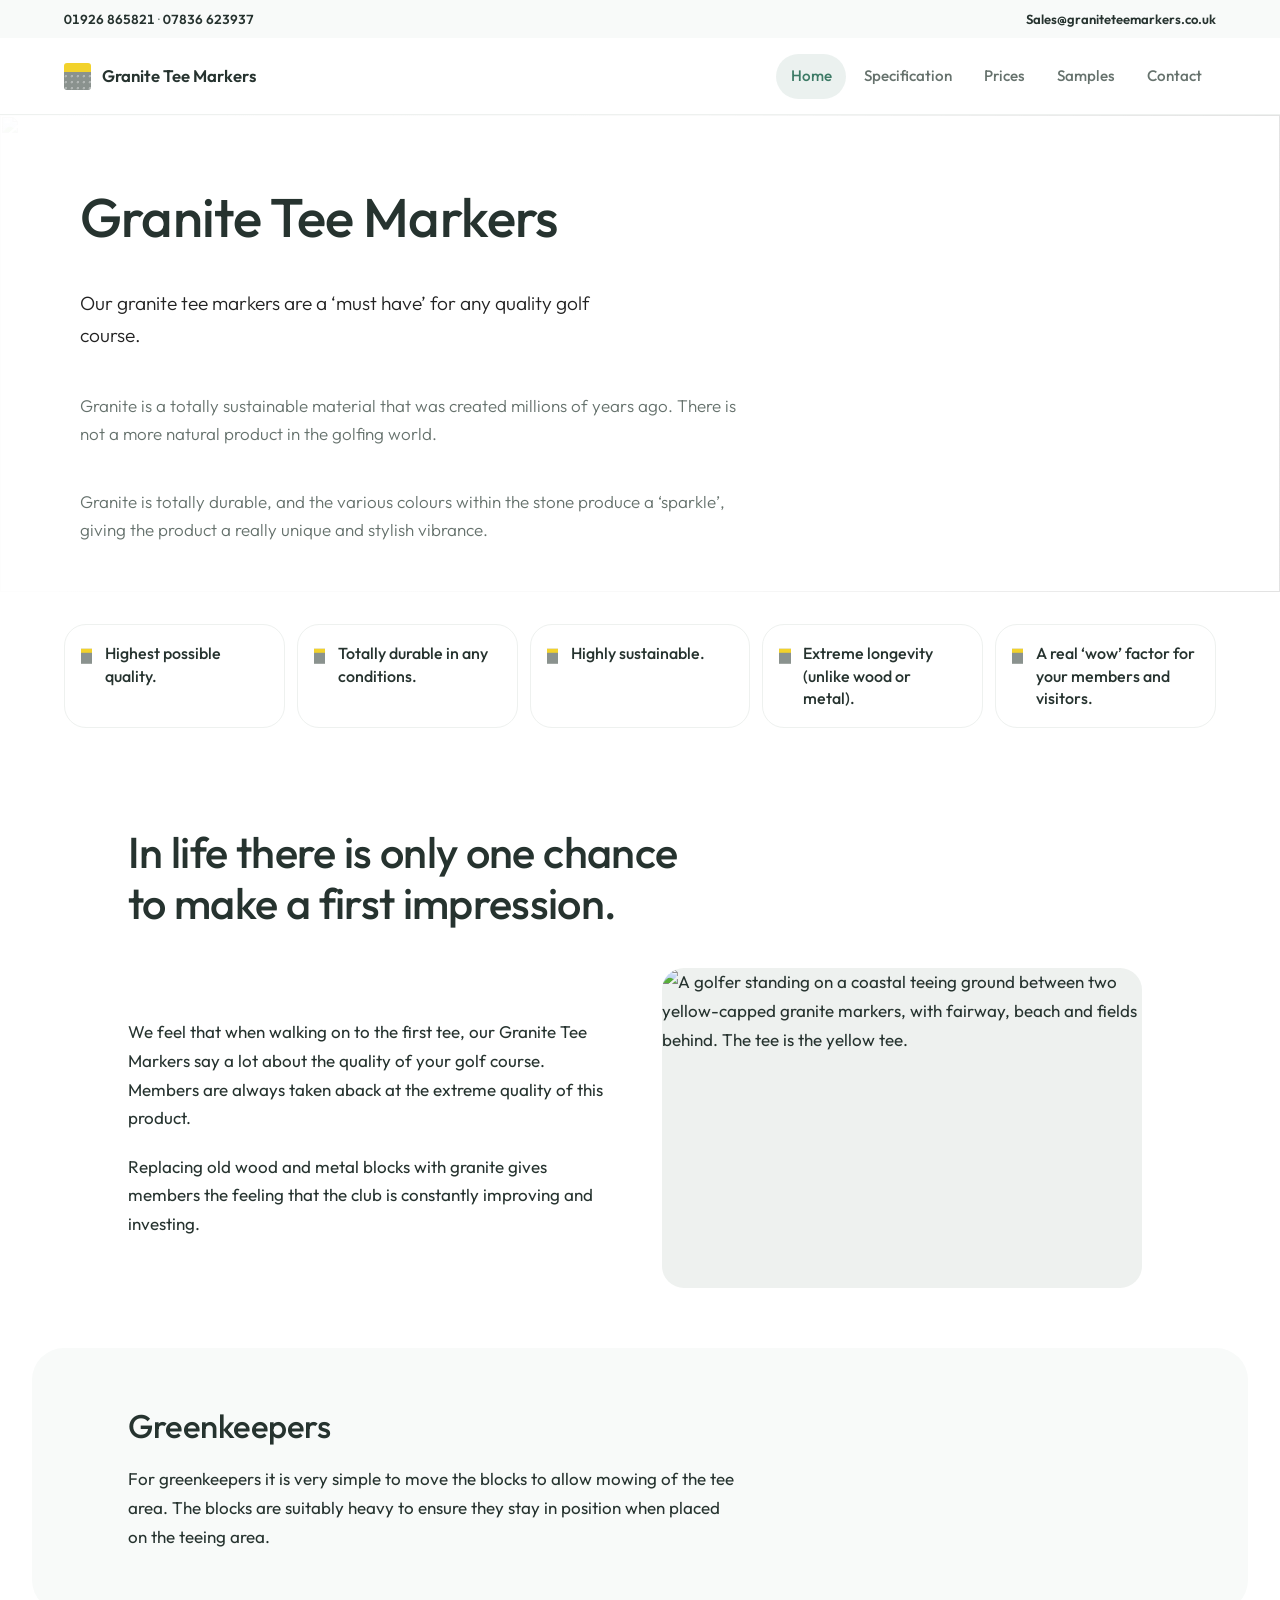
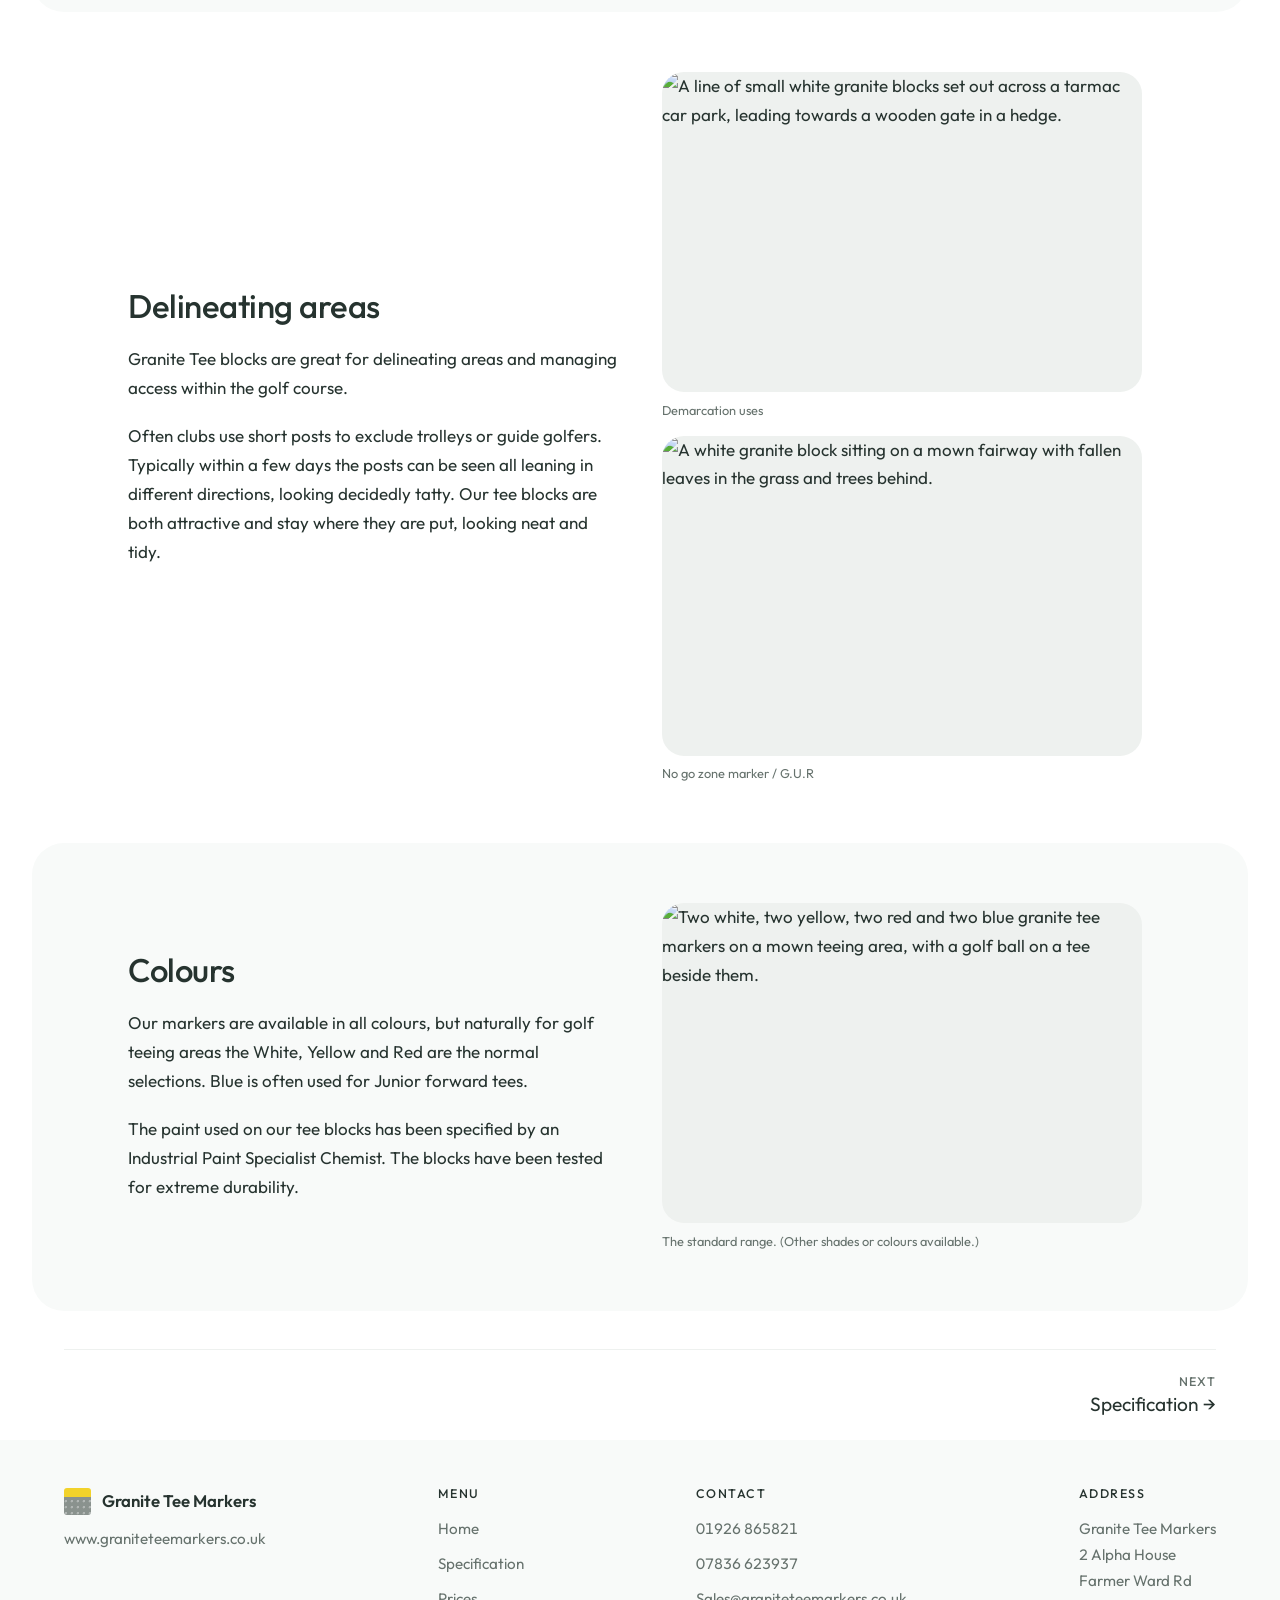
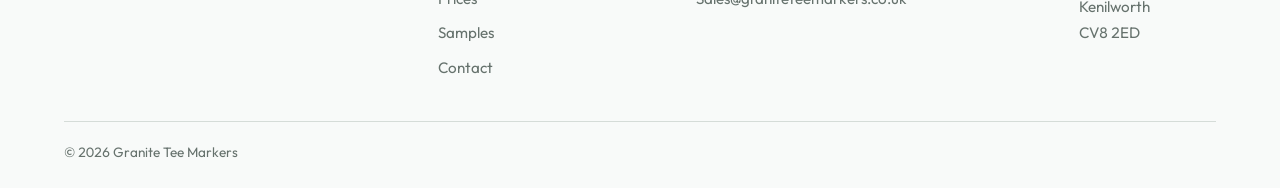
==== index.html @ 7edc3d74 "Add files via upload" ====
<!doctype html><html><head><meta charset=utf8><meta name=viewport content="width=device-width,initial-scale=1,viewport-fit=cover"><style>:root{color-scheme:light;box-sizing:border-box;padding-top:env(safe-area-inset-top,0px);padding-bottom:env(safe-area-inset-bottom,0px)}html{scroll-padding-top:env(safe-area-inset-top,0px)}body{margin:0;padding:0;font:14px -apple-system,BlinkMacSystemFont,sans-serif;background:#fff;color:#000}img{max-width:100%}[hidden]:not([hidden=until-found i]){display:none!important}</style></head><body>
<title>Granite Tee Markers</title>
<meta name="description" content="Our granite tee markers are a must have for any quality golf course. Natural granite, totally durable, with a unique sparkle.">
<meta property="og:title" content="Granite Tee Markers"><meta property="og:description" content="Our granite tee markers are a must have for any quality golf course. Natural granite, totally durable, with a unique sparkle."><meta property="og:type" content="website">
<meta property="og:url" content="https://www.graniteteemarkers.co.uk/"><meta name="twitter:card" content="summary_large_image">
<link rel="preconnect" href="https://fonts.googleapis.com"><link rel="preconnect" href="https://fonts.gstatic.com" crossorigin><link rel="stylesheet" href="https://fonts.googleapis.com/css2?family=Outfit:wght@300;400;500;600&display=swap"><link rel="stylesheet" href="styles.css"><a class="skip" href="#main">Skip to content</a>
<div class="util"><div class="util-in"><span><a href="tel:01926865821">01926 865821</a> · <a href="tel:07836623937">07836 623937</a></span><a class="mail" href="mailto:Sales@graniteteemarkers.co.uk">Sales@graniteteemarkers.co.uk</a></div></div>
<header class="site-head"><div class="head-in">
<a class="brand" href="index.html" aria-label="Granite Tee Markers, home"><span class="cube" aria-hidden="true"></span><b>Granite Tee Markers</b></a>
<nav class="nav" id="nav" aria-label="Main"><a href="index.html" aria-current="page">Home</a><a href="specification.html">Specification</a><a href="prices.html">Prices</a><a href="samples.html">Samples</a><a href="contact.html">Contact</a></nav>
</div></header><main id="main">
<section class="hero-full hero-intro" aria-labelledby="h1">
<img class="bg" src="img/hero-golf-course.jpg" width="1800" height="900" fetchpriority="high" alt="" aria-hidden="true">
<div class="wrap"><div class="hero-copy hero-card">
<h1 id="h1">Granite Tee Markers</h1>
<p class="lede">Our granite tee markers are a ‘must have’ for any quality golf course.</p>
<p>Granite is a totally sustainable material that was created millions of years ago. There is not a more natural product in the golfing world.</p>
<p>Granite is totally durable, and the various colours within the stone produce a ‘sparkle’, giving the product a really unique and stylish vibrance.</p>
</div></div>
</section>

<section id="intro" aria-label="Key points"><div class="wrap">
<ul class="points">
<li>Highest possible quality.</li>
<li>Totally durable in any conditions.</li>
<li>Highly sustainable.</li>
<li>Extreme longevity (unlike wood or metal).</li>
<li>A real ‘wow’ factor for your members and visitors.</li>
</ul>
</div></section>

<section aria-labelledby="course-h"><div class="wrap">
<h2 id="course-h" class="statement">In life there is only one chance to make a first impression.</h2>
<div class="split" style="margin-top:2.5rem">
<div class="prose">
<p>We feel that when walking on to the first tee, our Granite Tee Markers say a lot about the quality of your golf course. Members are always taken aback at the extreme quality of this product.</p>
<p>Replacing old wood and metal blocks with granite gives members the feeling that the club is constantly improving and investing.</p>
</div>
<figure class="fig"><div class="frame"><img src="img/tee-yellow-coast.jpg" width="1200" height="800" loading="lazy" alt="A golfer standing on a coastal teeing ground between two yellow-capped granite markers, with fairway, beach and fields behind. The tee is the yellow tee."></div></figure>
</div></div></section>

<section class="tint" aria-labelledby="gk-h"><div class="wrap"><div class="prose">
<h2 id="gk-h">Greenkeepers</h2>
<p>For greenkeepers it is very simple to move the blocks to allow mowing of the tee area. The blocks are suitably heavy to ensure they stay in position when placed on the teeing area.</p>
</div></div></section>

<section aria-labelledby="del-h"><div class="wrap split">
<div class="prose">
<h2 id="del-h">Delineating areas</h2>
<p>Granite Tee blocks are great for delineating areas and managing access within the golf course.</p>
<p>Often clubs use short posts to exclude trolleys or guide golfers. Typically within a few days the posts can be seen all leaning in different directions, looking decidedly tatty. Our tee blocks are both attractive and stay where they are put, looking neat and tidy.</p>
</div>
<div class="figstack">
<figure class="fig"><div class="frame"><img src="img/demarcation-uses.jpg" width="1200" height="800" loading="lazy" alt="A line of small white granite blocks set out across a tarmac car park, leading towards a wooden gate in a hedge."></div><figcaption>Demarcation uses</figcaption></figure>
<figure class="fig"><div class="frame"><img src="img/no-go-zone-marker.jpg" width="1200" height="800" loading="lazy" alt="A white granite block sitting on a mown fairway with fallen leaves in the grass and trees behind."></div><figcaption>No go zone marker / G.U.R</figcaption></figure>
</div>
</div></section>

<section class="tint" id="colours" aria-labelledby="col-h"><div class="wrap split">
<div class="prose"><h2 id="col-h">Colours</h2>
<p>Our markers are available in all colours, but naturally for golf teeing areas the White, Yellow and Red are the normal selections. Blue is often used for Junior forward tees.</p>
<p>The paint used on our tee blocks has been specified by an Industrial Paint Specialist Chemist. The blocks have been tested for extreme durability.</p></div>
<figure class="fig"><div class="frame"><img src="img/standard-range.jpg" width="1200" height="800" loading="lazy" alt="Two white, two yellow, two red and two blue granite tee markers on a mown teeing area, with a golf ball on a tee beside them."></div><figcaption>The standard range. (Other shades or colours available.)</figcaption></figure>
</div></section>
<nav class="pager wrap" aria-label="Previous and next page"><a class="next" href="specification.html"><span class="k">Next</span><span class="t">Specification →</span></a></nav></main><footer><div class="wrap foot-grid">
<div class="foot-brand"><a class="brand" href="index.html" aria-label="Granite Tee Markers, home"><span class="cube" aria-hidden="true"></span><b>Granite Tee Markers</b></a>
<p>www.graniteteemarkers.co.uk</p></div>
<nav aria-label="Footer menu"><h2 class="foot-h">Menu</h2><ul><li><a href="index.html">Home</a></li><li><a href="specification.html">Specification</a></li><li><a href="prices.html">Prices</a></li><li><a href="samples.html">Samples</a></li><li><a href="contact.html">Contact</a></li></ul></nav>
<div><h2 class="foot-h">Contact</h2><ul>
<li><a href="tel:01926865821">01926 865821</a></li><li><a href="tel:07836623937">07836 623937</a></li><li><a href="mailto:Sales@graniteteemarkers.co.uk">Sales@graniteteemarkers.co.uk</a></li></ul></div>
<div><h2 class="foot-h">Address</h2><p class="foot-addr">Granite Tee Markers<br>2 Alpha House<br>Farmer Ward Rd<br>Kenilworth<br>CV8 2ED</p></div>
</div>
<div class="wrap copy">© 2026 Granite Tee Markers</div></footer><script src="site.js"></script>

</body></html>
---- styles.css ----
/* Layout concept: white, airy page with a thin contact bar, soft rounded cards and pill buttons; small, quiet photography.
   The painted granite cube remains the one recurring motif. */
:root{
  --bg:#FFFFFF; --surface:#F8FAF9; --fg:#26332F; --muted:#66726D;
  --line:#EEF1EF; --line-strong:#D5DCD8;
  --green:#EAF2EE; --green-fg:#26332F;
  --accent:#3C7A65; --btn:#3C7A65; --btn-fg:#FFFFFF;
  --granite:#8A928E;
  --paint-white:#F6F6F2; --paint-yellow:#F2D22B; --paint-red:#C9322F; --paint-blue:#2457C5;
  --err:#A3261F;
  --shadow:0 2px 6px rgba(38,51,47,.03),0 18px 40px rgba(38,51,47,.06);
  --font-display:"Outfit",system-ui,-apple-system,"Segoe UI",sans-serif;
  --font-body:"Outfit",system-ui,-apple-system,"Segoe UI",sans-serif;
  --font-mono:"Outfit",system-ui,-apple-system,"Segoe UI",sans-serif;
}
*{box-sizing:border-box}
html{scroll-behavior:smooth;scroll-padding-top:5.5rem}
@media (prefers-reduced-motion:reduce){html{scroll-behavior:auto}*{animation:none!important;transition:none!important}}
body{background:var(--bg);color:var(--fg);font:400 1.0625rem/1.65 var(--font-body);margin:0;padding-inline:1rem}
img{display:block;max-width:100%;height:auto}
a{color:var(--accent);text-underline-offset:.18em}
:focus-visible{outline:3px solid var(--accent);outline-offset:3px;border-radius:2px}
h1,h2,h3{font-family:var(--font-display);font-weight:400;line-height:1.12;text-wrap:balance;margin:0}
h1{font-size:clamp(2.2rem,5.5vw,3.8rem);letter-spacing:-.01em}
h2{font-size:clamp(1.8rem,3.6vw,2.6rem)}
h3{font-size:1.25rem}
p{margin:0}
.wrap{max-width:72rem;margin-inline:auto}
.eyebrow{font:500 .78rem/1 var(--font-mono);letter-spacing:.14em;text-transform:uppercase;color:var(--muted)}
.lede{font-size:1.2rem;color:var(--muted);max-width:34rem}
section{padding-block:clamp(3.5rem,8vw,6.5rem)}
.skip{position:absolute;left:-999px;top:0;background:var(--btn);color:var(--btn-fg);padding:.6rem 1rem;z-index:50}
.skip:focus{left:1rem;top:1rem}

/* buttons */
.btn{display:inline-flex;align-items:center;justify-content:center;gap:.5rem;min-height:3rem;padding:.7rem 1.4rem;border-radius:2px;font:600 1rem/1.2 var(--font-body);text-decoration:none;border:2px solid var(--btn);background:var(--btn);color:var(--btn-fg);cursor:pointer;transition:transform .15s}
.btn:hover{transform:translateY(-1px)}
.btn.ghost{background:transparent;color:var(--fg);border-color:var(--fg)}
.btn.small{min-height:2.5rem;padding:.4rem 1rem;font-size:.95rem}
.on-green .btn{background:var(--green-fg);color:var(--green);border-color:var(--green-fg)}
.on-green .btn.ghost{background:transparent;color:var(--green-fg);border-color:var(--green-fg)}

/* header */
.site-head{position:sticky;top:env(safe-area-inset-top,0px);z-index:20;margin-inline:-1rem;padding-inline:1rem;background:var(--bg);border-bottom:1px solid var(--line)}
.head-in{display:flex;align-items:center;gap:1rem;min-height:4.25rem;max-width:72rem;margin-inline:auto}
.brand{display:flex;align-items:center;gap:.7rem;text-decoration:none;color:var(--fg);margin-right:auto;min-width:0}
.cube{--cap:var(--paint-yellow);flex:none;width:1.7rem;height:1.7rem;background:
  radial-gradient(circle at 30% 70%,#ffffff55 0 1px,transparent 1.5px) 0 0/6px 6px,var(--granite);
  border-top:.6rem solid var(--cap);border-radius:2px}
.brand b{font:400 1.1rem/1.1 var(--font-display);letter-spacing:.01em}
.nav{display:flex;gap:1.5rem;align-items:center}
.nav a{color:var(--fg);text-decoration:none;font-weight:500;font-size:.98rem;padding-block:.5rem}
.nav a:hover{text-decoration:underline;text-underline-offset:.3em}
.menu-btn{display:none;min-height:2.5rem;padding:.3rem .8rem;background:transparent;color:var(--fg);border:1px solid var(--line);border-radius:2px;font:600 .95rem var(--font-body);cursor:pointer}
@media (max-width:64rem){
  .menu-btn{display:inline-block}
  .nav{position:absolute;left:0;right:0;top:100%;background:var(--bg);border-bottom:1px solid var(--line);flex-direction:column;align-items:stretch;gap:0;padding:.5rem 1rem 1rem;display:none}
  .nav.open{display:flex}
  .nav a{padding:.8rem 0;border-bottom:1px solid var(--line)}
  .head-cta .long{display:none}
}
@media (min-width:64.01rem){.head-cta .short{display:none}}

/* hero */
.hero{padding-block:clamp(2.5rem,6vw,4.5rem) clamp(3rem,6vw,5rem)}
.hero-grid{display:grid;grid-template-columns:minmax(0,5fr) minmax(0,7fr);gap:clamp(1.5rem,4vw,3.5rem);align-items:center}
.hero-copy{display:flex;flex-direction:column;gap:1.5rem}
.hero-copy .actions{display:flex;flex-wrap:wrap;gap:.75rem}
.hero-fig{margin:0}
.hero-fig img{width:100%;aspect-ratio:4/3;object-fit:cover;border-radius:2px}
figcaption{font:400 .85rem/1.4 var(--font-mono);color:var(--muted);margin-top:.6rem}
.hero-contact{display:flex;flex-wrap:wrap;gap:.4rem 1.5rem;font:500 .95rem var(--font-mono)}
.hero-contact a{color:var(--fg)}
@media (max-width:52rem){.hero-grid{grid-template-columns:minmax(0,1fr)}}

/* intro */
.intro-grid{display:grid;grid-template-columns:minmax(0,6fr) minmax(0,5fr);gap:clamp(2rem,5vw,5rem);align-items:start}
.intro-grid .text{display:flex;flex-direction:column;gap:1.2rem;max-width:36rem}
.dim{border:1px solid var(--line);background:var(--surface);padding:1.6rem;display:flex;flex-direction:column;gap:1rem}
.dim .big{font:500 clamp(1.7rem,3.5vw,2.4rem)/1.1 var(--font-mono);letter-spacing:-.02em}
.dim .cubes{display:flex;gap:.9rem;align-items:flex-end}
.dim .cube{width:2.6rem;height:2.6rem;border-top-width:.9rem}
@media (max-width:52rem){.intro-grid{grid-template-columns:minmax(0,1fr)}}

/* benefits */
.head-block{display:flex;flex-direction:column;gap:.9rem;margin-bottom:2.5rem;max-width:40rem}
.benefits{list-style:none;margin:0;padding:0;border-top:1px solid var(--fg)}
.benefits li{display:grid;grid-template-columns:minmax(0,4fr) minmax(0,7fr);gap:1rem 3rem;padding-block:1.4rem;border-bottom:1px solid var(--line)}
.benefits h3{font-size:1.35rem}
.benefits p{color:var(--muted);max-width:38rem}
@media (max-width:44rem){.benefits li{grid-template-columns:minmax(0,1fr);gap:.4rem}}

/* colours */
.swatches{display:grid;grid-template-columns:repeat(4,minmax(0,1fr));gap:1rem;list-style:none;margin:0;padding:0}
.sw{background:var(--surface);border:1px solid var(--line);display:flex;flex-direction:column}
.sw .pic{aspect-ratio:1;overflow:hidden;background:var(--line);position:relative}
.sw .pic img{width:100%;height:100%;object-fit:cover}
.sw .meta{padding:1rem;display:flex;flex-direction:column;gap:.3rem}
.sw .name{display:flex;align-items:center;gap:.6rem;font-weight:700}
.chip{width:1rem;height:1rem;border-radius:50%;border:1px solid var(--fg);flex:none}
.sw small{color:var(--muted);font-size:.9rem;line-height:1.4}
.ph{display:flex;align-items:center;justify-content:center;text-align:center;padding:1rem;height:100%;color:var(--muted);font:400 .85rem/1.4 var(--font-mono);background:
  repeating-linear-gradient(135deg,transparent 0 10px,color-mix(in srgb,var(--line) 70%,transparent) 10px 11px),var(--surface);border:1.5px dashed var(--granite)}
.note{margin-top:1.5rem;color:var(--muted);font-size:.98rem}
@media (max-width:60rem){.swatches{grid-template-columns:repeat(2,minmax(0,1fr))}}

/* gallery */
.gallery{display:grid;grid-template-columns:minmax(0,7fr) minmax(0,5fr);gap:1rem}
.gallery figure{margin:0;display:flex;flex-direction:column}
.gallery .frame{aspect-ratio:4/3;overflow:hidden;background:var(--line)}
.gallery .frame img{width:100%;height:100%;object-fit:cover}
.gallery .stack{display:grid;gap:1rem;grid-template-rows:1fr 1fr}
.gallery .stack .frame{aspect-ratio:auto;height:100%;min-height:12rem}
@media (max-width:48rem){.gallery{grid-template-columns:minmax(0,1fr)}}

/* more than */
.band{background:var(--green);color:var(--green-fg);margin-inline:-1rem;padding-inline:1rem}
.band .eyebrow{color:color-mix(in srgb,var(--green-fg) 70%,transparent)}
.band-grid{display:grid;grid-template-columns:minmax(0,5fr) minmax(0,6fr);gap:clamp(2rem,5vw,4rem);align-items:center}
.band p{max-width:32rem}
.band .stack{display:flex;flex-direction:column;gap:1.2rem}
.band .ph{background:repeating-linear-gradient(135deg,transparent 0 10px,#ffffff14 10px 11px),#0D2B23;border-color:#6E8C80;color:#C2D3CB;aspect-ratio:4/3}
@media (max-width:52rem){.band-grid{grid-template-columns:minmax(0,1fr)}}

/* pricing */
.price-grid{display:grid;grid-template-columns:minmax(0,5fr) minmax(0,6fr);gap:clamp(1.5rem,4vw,3rem);align-items:start}
dl.spec{margin:0;border-top:1px solid var(--fg)}
dl.spec div{display:grid;grid-template-columns:minmax(0,9rem) minmax(0,1fr);gap:1rem;padding-block:1rem;border-bottom:1px solid var(--line)}
dl.spec dt{font:500 .78rem/1.6 var(--font-mono);letter-spacing:.1em;text-transform:uppercase;color:var(--muted)}
dl.spec dd{margin:0}
.panel{background:var(--surface);border:1px solid var(--line);padding:clamp(1.2rem,3vw,2rem);display:flex;flex-direction:column;gap:1.4rem}
.single{display:flex;align-items:baseline;justify-content:space-between;gap:1rem;flex-wrap:wrap;border-bottom:1px solid var(--line);padding-bottom:1.2rem}
.single .amt{font:400 3rem/1 var(--font-display)}
.single span{color:var(--muted)}
.tbl-wrap{overflow-x:auto}
table{width:100%;border-collapse:collapse;font-variant-numeric:tabular-nums;min-width:20rem}
caption{text-align:left;font:500 .78rem/1.6 var(--font-mono);letter-spacing:.1em;text-transform:uppercase;color:var(--muted);padding-bottom:.6rem}
th,td{padding:.6rem .4rem;text-align:left;border-bottom:1px solid var(--line)}
td.n,th.n{text-align:right;font-family:var(--font-mono)}
tfoot td{font-weight:700;border-bottom:0;border-top:2px solid var(--fg)}
.small-note{font-size:.92rem;color:var(--muted)}
@media (max-width:52rem){.price-grid{grid-template-columns:minmax(0,1fr)}}

/* forms */
.forms{display:grid;grid-template-columns:repeat(2,minmax(0,1fr));gap:1.25rem;align-items:start}
.card-form{background:var(--surface);border:1px solid var(--line);padding:clamp(1.2rem,3vw,2rem);display:flex;flex-direction:column;gap:1.1rem}
.card-form .sub{color:var(--muted);font-size:.98rem}
.field{display:flex;flex-direction:column;gap:.35rem}
label,legend{font-weight:600;font-size:.95rem}
.req{color:var(--muted);font-weight:400}
input[type=text],input[type=email],input[type=tel],input[type=number],textarea{width:100%;min-height:3rem;padding:.65rem .8rem;font:400 1rem var(--font-body);color:var(--fg);background:var(--bg);border:1.5px solid var(--granite);border-radius:2px}
textarea{min-height:6rem;resize:vertical}
input[aria-invalid=true],textarea[aria-invalid=true]{border-color:var(--err);border-width:2px}
.err{color:var(--err);font-size:.9rem;font-weight:500}
fieldset{border:0;padding:0;margin:0;min-width:0}
.checks{display:grid;grid-template-columns:repeat(auto-fit,minmax(8rem,1fr));gap:.5rem;margin-top:.4rem}
.checks label{display:flex;align-items:center;gap:.6rem;min-height:3rem;padding:.4rem .7rem;border:1.5px solid var(--granite);border-radius:2px;font-weight:500;background:var(--bg);cursor:pointer}
.checks input{width:1.25rem;height:1.25rem;accent-color:var(--accent);margin:0}
.summary{border:2px solid var(--err);padding:.8rem 1rem;color:var(--err);font-size:.95rem}
.summary ul{margin:.4rem 0 0;padding-left:1.2rem}
.result{display:flex;flex-direction:column;gap:1rem}
.result pre{margin:0;white-space:pre-wrap;overflow-wrap:anywhere;font:400 .88rem/1.55 var(--font-mono);background:var(--bg);border:1px solid var(--line);padding:1rem}
.result .row{display:flex;flex-wrap:wrap;gap:.6rem}
@media (max-width:60rem){.forms{grid-template-columns:minmax(0,1fr)}}

/* contact + footer */
.contact-grid{display:grid;grid-template-columns:minmax(0,5fr) minmax(0,6fr);gap:clamp(2rem,5vw,4rem);align-items:start}
.contact-list{display:flex;flex-direction:column;border-top:1px solid var(--green-fg)}
.contact-list a,.contact-list div{display:grid;grid-template-columns:minmax(0,7rem) minmax(0,1fr);gap:1rem;padding-block:1.1rem;border-bottom:1px solid color-mix(in srgb,var(--green-fg) 35%,transparent);color:var(--green-fg);text-decoration:none}
.contact-list .k{font:500 .78rem/1.8 var(--font-mono);letter-spacing:.1em;text-transform:uppercase;opacity:.75}
.contact-list .v{font:400 clamp(1.15rem,3vw,1.6rem)/1.3 var(--font-display);overflow-wrap:anywhere}
.contact-list a:hover .v{text-decoration:underline;text-underline-offset:.2em}
.band .on-green-actions{display:flex;flex-wrap:wrap;gap:.75rem}
@media (max-width:52rem){.contact-grid{grid-template-columns:minmax(0,1fr)}}
footer{padding-block:2rem;color:var(--muted);font-size:.92rem}
footer .wrap{display:flex;flex-wrap:wrap;gap:.5rem 2rem;justify-content:space-between}

:root,:root[data-theme="dark"]{color-scheme:light}
.tint{background:var(--surface);margin-inline:-1rem;padding-inline:1rem;border-block:1px solid var(--line)}
.page-head{padding-block:clamp(2.5rem,6vw,4.5rem) 0}
.page-head .in{display:flex;flex-direction:column;gap:1.1rem;max-width:44rem}
.prose{display:flex;flex-direction:column;gap:1.2rem;max-width:38rem}
.statement{font:400 clamp(1.7rem,3.8vw,2.7rem)/1.18 var(--font-display);max-width:42rem;text-wrap:balance}
.fig{margin:0}
.fig .frame{aspect-ratio:4/3;overflow:hidden;background:var(--line)}
.fig .frame img{width:100%;height:100%;object-fit:cover}
.journey{list-style:none;margin:0;padding:0;border-top:1px solid var(--fg)}
.journey a{display:grid;grid-template-columns:3rem minmax(0,4fr) minmax(0,7fr) 1.5rem;gap:.5rem 1.5rem;align-items:baseline;padding-block:1.3rem;border-bottom:1px solid var(--line);text-decoration:none;color:var(--fg)}
.journey a:hover h3{text-decoration:underline;text-underline-offset:.2em}
.journey .n{font:500 .85rem var(--font-mono);color:var(--muted)}
.journey p{color:var(--muted)}
.journey .arr{color:var(--accent);font-weight:700}
@media (max-width:44rem){.journey a{grid-template-columns:2.2rem minmax(0,1fr)}.journey p{grid-column:2}.journey .arr{display:none}}
.pager{display:flex;justify-content:space-between;gap:1rem;flex-wrap:wrap;border-top:1px solid var(--fg);margin-top:clamp(3rem,6vw,5rem);padding-block:1.5rem 0}
.pager a{display:flex;flex-direction:column;gap:.25rem;text-decoration:none;color:var(--fg);min-width:0}
.pager .k{font:500 .78rem var(--font-mono);letter-spacing:.1em;text-transform:uppercase;color:var(--muted)}
.pager .t{font:400 1.4rem/1.2 var(--font-display)}
.pager a:hover .t{text-decoration:underline;text-underline-offset:.2em}
.pager .next{text-align:right;margin-left:auto}
.points{list-style:none;margin:0;padding:0;border-top:1px solid var(--fg)}
.points li{padding-block:1rem;border-bottom:1px solid var(--line);font-weight:600;display:flex;gap:.8rem;align-items:baseline}
.points li::before{content:"";flex:none;width:.7rem;height:.7rem;background:var(--granite);border-top:.25rem solid var(--paint-yellow);translate:0 .05rem}
.foot-nav{display:flex;flex-wrap:wrap;gap:.3rem 1.4rem}
.foot-nav a{color:var(--muted)}
section.tight{padding-block:clamp(2.5rem,6vw,4.5rem)}

/* ---- soft modern overrides ---- */
body{font-size:1rem;line-height:1.7;font-variant-numeric:tabular-nums}
h1,h2,h3{font-weight:700;letter-spacing:-.02em;line-height:1.15}
h1{font-size:clamp(2rem,4.6vw,3.2rem)}
h2{font-size:clamp(1.5rem,3vw,2.05rem)}
h3{font-size:1.15rem}
.lede{font-size:1.1rem}
.eyebrow{font:600 .75rem/1 var(--font-body);letter-spacing:.1em;color:var(--accent)}
.btn{border:0;border-radius:999px;min-height:3rem;padding:.7rem 1.6rem;font-weight:600;box-shadow:0 1px 2px rgba(18,36,30,.12)}
.btn.small{min-height:2.6rem;padding:.4rem 1.2rem}
.btn.ghost{background:transparent;color:var(--fg);border:1.5px solid var(--line-strong);box-shadow:none}
.on-green .btn{background:var(--green-fg);color:var(--green)}
.on-green .btn.ghost{background:transparent;color:var(--green-fg);border:1.5px solid color-mix(in srgb,var(--green-fg) 55%,transparent)}
.util{background:var(--surface);margin-inline:-1rem;padding-inline:1rem;font-size:.85rem;color:var(--muted)}
.util-in{max-width:72rem;margin-inline:auto;display:flex;justify-content:space-between;align-items:center;gap:.5rem 1rem;flex-wrap:wrap;min-height:2.4rem}
.util a{color:var(--fg);font-weight:600;text-decoration:none}
.util a:hover{text-decoration:underline}
@media (max-width:40rem){.util a.mail{display:none}}
.site-head{border-bottom:1px solid var(--line)}
.brand b{font:800 1.05rem/1.1 var(--font-display);letter-spacing:-.01em}
.nav a{font-weight:600;font-size:.95rem;color:var(--muted);text-decoration:none}
.nav a:hover,.nav a[aria-current=page]{color:var(--fg);text-decoration:none}
.nav a[aria-current=page]{box-shadow:inset 0 -2px 0 var(--accent)}
.cube{border-radius:3px}
.hero{padding-block:clamp(2rem,5vw,3.5rem) clamp(2rem,5vw,3.5rem)}
.hero-grid{grid-template-columns:minmax(0,7fr) minmax(0,4fr);gap:clamp(1.5rem,4vw,4rem)}
.hero-fig img{aspect-ratio:1/1;object-fit:cover;object-position:42% 66%;border-radius:24px;box-shadow:var(--shadow)}
.hero-fig figcaption{font:400 .8rem/1.4 var(--font-body);color:var(--muted)}
figcaption{font:400 .8rem/1.4 var(--font-body);color:var(--muted)}
@media (max-width:52rem){.hero-grid{grid-template-columns:minmax(0,1fr)}.hero-fig{max-width:22rem}}
.tint{background:var(--surface);max-width:76rem;margin-inline:auto;border:0;border-radius:28px;padding-inline:clamp(1rem,4vw,3rem)}
.band{background:var(--green);max-width:76rem;margin-inline:auto;border-radius:28px;padding-inline:clamp(1rem,4vw,3rem)}
.dim{background:var(--surface);border:0;border-radius:20px}
.tint .dim{background:var(--bg)}
.dim .big{font-weight:700;letter-spacing:-.02em}
.panel,.card-form{background:var(--bg);border:1px solid var(--line);border-radius:24px;box-shadow:var(--shadow)}
.single .amt{font-weight:700;letter-spacing:-.02em}
.single{border-bottom-color:var(--line)}
tfoot td{border-top:2px solid var(--fg)}
caption,dl.spec dt{font:600 .75rem/1.6 var(--font-body);letter-spacing:.1em;color:var(--muted)}
dl.spec{background:var(--bg);border:1px solid var(--line);border-radius:20px;padding:.25rem 1.4rem}
dl.spec div:last-child{border-bottom:0}
.statement{font-weight:700;letter-spacing:-.025em}
.points{border:0;display:grid;grid-template-columns:repeat(auto-fit,minmax(15rem,1fr));gap:.75rem}
.points li{background:var(--bg);border:1px solid var(--line);border-radius:16px;padding:1.1rem 1.2rem}
.sw{background:var(--bg);border:1px solid var(--line);border-radius:20px;overflow:hidden;box-shadow:var(--shadow)}
.sw .pic{aspect-ratio:16/10}
.fig .frame,.gallery .frame{border-radius:20px;aspect-ratio:3/2}
.fig{max-width:30rem}
.ph{border:0;border-radius:20px;background:var(--surface);color:var(--muted);font:500 .8rem/1.5 var(--font-body)}
.sw .pic .ph{border-radius:0}
.band .ph{background:color-mix(in srgb,var(--green-fg) 9%,var(--green));color:color-mix(in srgb,var(--green-fg) 75%,transparent);aspect-ratio:3/2;max-width:26rem}
.band .eyebrow{color:color-mix(in srgb,var(--green-fg) 72%,transparent)}
.journey{border:0;display:grid;grid-template-columns:repeat(4,minmax(0,1fr));gap:1rem}
.journey a{display:flex;flex-direction:column;align-items:flex-start;gap:.6rem;height:100%;padding:1.4rem;border:1px solid var(--line);border-radius:20px;background:var(--bg);box-shadow:var(--shadow);transition:transform .15s}
.journey a:hover{transform:translateY(-2px)}
.journey .n{font:700 .8rem var(--font-body);color:var(--accent)}
.journey .arr{display:inline;margin-top:auto}
@media (max-width:64rem){.journey{grid-template-columns:repeat(2,minmax(0,1fr))}}
@media (max-width:34rem){.journey{grid-template-columns:minmax(0,1fr)}}
.pager{border-top:1px solid var(--line)}
.pager .t{font-weight:700;font-size:1.15rem}
input[type=text],input[type=email],input[type=tel],input[type=number],textarea{background:var(--bg);border:1.5px solid var(--line-strong);border-radius:12px}
.checks label{background:var(--bg);border:1.5px solid var(--line-strong);border-radius:12px}
.summary{border-radius:12px}
.contact-list .v{font-weight:600;letter-spacing:-.01em}
footer{background:var(--surface);margin-inline:-1rem;padding-inline:1rem;margin-top:2rem}
.foot-nav a{text-decoration:none}
.blockdraw{height:100%;display:flex;align-items:center;justify-content:center;background:var(--surface)}
.blockdraw .cube{width:4rem;height:4rem;border-top-width:1.4rem}
.journey h2{font-size:1.15rem}
td.n{font-family:var(--font-body)}

/* ---- lighter, softer palette ---- */
.btn{box-shadow:none}
.on-green .btn{background:var(--btn);color:var(--btn-fg)}
.on-green .btn.ghost{background:transparent;color:var(--fg);border:1.5px solid var(--line-strong)}
.band .eyebrow{color:var(--muted)}
.contact-list,.contact-list a,.contact-list div{border-color:var(--line-strong)}
.contact-list a,.contact-list div{color:var(--fg)}
.contact-list .k{color:var(--muted);opacity:1}
input[type=text],input[type=email],input[type=tel],input[type=number],textarea,.checks label{border-color:var(--granite)}
.hero-fig img,.sw,.panel,.card-form,.journey a{box-shadow:var(--shadow)}
.journey{grid-template-columns:repeat(auto-fit,minmax(14rem,1fr))}

/* ---- softer type, shapes and motion ---- */
body{font-size:1.0625rem;line-height:1.7;color:var(--fg)}
h1,h2,h3,.statement,.journey h2{font-weight:500;letter-spacing:-.015em}
h1{font-size:clamp(2.1rem,4.8vw,3.4rem);line-height:1.12}
.eyebrow,.journey .n,caption,dl.spec dt{font-weight:500}
.brand b{font-weight:600;letter-spacing:0}
.btn,.nav a{font-weight:500}
.sw .name,.points li{font-weight:500}
th{font-weight:500}
tfoot td{font-weight:600}
.single .amt,.dim .big,.pager .t,.contact-list .v{font-weight:400}
.pager .t{font-size:1.2rem}
.site-head{background:color-mix(in srgb,var(--bg) 82%,transparent);-webkit-backdrop-filter:blur(14px);backdrop-filter:blur(14px);border-bottom-color:var(--line)}
.tint,.band{border-radius:32px}
.panel,.card-form{border-radius:28px;border-color:var(--line)}
.dim,.sw,.journey a{border-radius:24px}
.points li,.fig .frame,.gallery .frame{border-radius:22px}
.hero-fig{border-radius:30px;overflow:hidden;box-shadow:var(--shadow)}
.hero-fig img{border-radius:0;box-shadow:none}
input[type=text],input[type=email],input[type=tel],input[type=number],textarea,.checks label{border-radius:16px}
.btn,.pager a,.contact-list a{transition-property:transform,box-shadow,background-color,padding;transition-duration:.3s;transition-timing-function:cubic-bezier(.2,.7,.2,1)}

/* hover */
.btn:hover{transform:translateY(-2px);box-shadow:0 10px 22px color-mix(in srgb,var(--btn) 28%,transparent);background:color-mix(in srgb,var(--btn) 88%,#000)}
.btn.ghost:hover{background:var(--surface);box-shadow:none}
.nav a{position:relative}
.nav a::after{content:"";position:absolute;left:0;right:0;bottom:.1rem;height:2px;border-radius:2px;background:var(--accent);transform:scaleX(0);transform-origin:left;transition:transform .35s cubic-bezier(.2,.7,.2,1)}
.nav a:hover::after,.nav a[aria-current=page]::after{transform:scaleX(1)}
.nav a[aria-current=page]{box-shadow:none}
.brand .cube{transition:transform .4s cubic-bezier(.2,.7,.2,1)}
.brand:hover .cube{transform:rotate(-10deg) scale(1.1)}
.journey a,.sw,.points li{position:relative;overflow:hidden;transition:transform .35s cubic-bezier(.2,.7,.2,1),box-shadow .35s}
.journey a:hover,.sw:hover,.points li:hover{transform:translateY(-4px);box-shadow:0 4px 10px rgba(38,51,47,.04),0 24px 48px rgba(38,51,47,.09)}
.journey a::after,.sw::after,.points li::after{content:"";position:absolute;inset:0;pointer-events:none;opacity:0;transition:opacity .35s;background:radial-gradient(16rem circle at var(--mx,50%) var(--my,0%),color-mix(in srgb,var(--accent) 11%,transparent),transparent 65%)}
.journey a:hover::after,.sw:hover::after,.points li:hover::after{opacity:1}
.journey .arr{transition:transform .35s cubic-bezier(.2,.7,.2,1)}
.journey a:hover .arr{transform:translateX(8px)}
.sw .pic img,.fig .frame img,.hero-fig img{transition:transform .9s cubic-bezier(.2,.7,.2,1)}
.sw:hover .pic img,.fig:hover .frame img,.hero-fig:hover img{transform:scale(1.05)}
tbody tr{transition:background-color .25s}
tbody tr:hover{background:var(--surface)}
dl.spec div{transition:background-color .25s}
dl.spec div:hover{background:var(--surface)}
.checks label{transition:background-color .2s,border-color .2s}
.checks label:hover{background:var(--surface)}
input[type=text],input[type=email],input[type=tel],input[type=number],textarea{transition:border-color .2s,box-shadow .25s}
input:focus,textarea:focus{border-color:var(--accent);box-shadow:0 0 0 4px color-mix(in srgb,var(--accent) 16%,transparent)}
.pager .next:hover{transform:translateX(5px)}
.pager .prev:hover{transform:translateX(-5px)}
.contact-list a:hover{padding-left:.9rem;background:color-mix(in srgb,var(--bg) 55%,transparent)}
.foot-nav a{transition:color .2s}
.foot-nav a:hover{color:var(--fg)}

/* entrance */
@keyframes rise{from{opacity:0;translate:0 16px}to{opacity:1;translate:0 0}}
.hero-copy>*,.hero-fig,.page-head .in>*{animation:rise .8s cubic-bezier(.2,.7,.2,1) both}
.hero-copy>:nth-child(2),.page-head .in>:nth-child(2){animation-delay:.12s}
.hero-fig{animation-delay:.2s}


/* ---- Pinseeker-style layout: contact bar, dropdown nav, full-width hero, product rail, tiles, multi-column footer ---- */
.util{font-size:.82rem}
.head-in{min-height:4.75rem}
.nav{gap:.4rem}
.nav>a,.has-sub>a{padding:.6rem .9rem;border-radius:999px;transition:background-color .25s,color .25s}
.nav>a:hover,.has-sub>a:hover,.has-sub:focus-within>a{background:var(--surface);color:var(--fg)}
.nav>a::after,.has-sub>a::after{display:none}
.nav a[aria-current=page]{color:var(--accent);background:color-mix(in srgb,var(--accent) 9%,transparent)}
.has-sub{position:relative}
.has-sub>a::before{content:"";display:inline-block;width:.38rem;height:.38rem;margin-right:.45rem;border-right:1.5px solid currentColor;border-bottom:1.5px solid currentColor;rotate:45deg;translate:0 -.15rem;order:2;float:right;margin:.45rem 0 0 .5rem}
.sub{position:absolute;left:0;top:calc(100% + .4rem);min-width:15rem;padding:.5rem;background:var(--bg);border:1px solid var(--line);border-radius:20px;box-shadow:0 24px 48px rgba(38,51,47,.1);display:flex;flex-direction:column;opacity:0;visibility:hidden;translate:0 6px;transition:opacity .25s,translate .25s,visibility .25s}
.has-sub::after{content:"";position:absolute;left:0;right:0;top:100%;height:.6rem}
.has-sub:hover .sub,.has-sub:focus-within .sub{opacity:1;visibility:visible;translate:0 0}
.sub a{padding:.65rem .9rem;border-radius:12px;color:var(--fg);text-decoration:none;font-weight:400}
.sub a:hover{background:var(--surface)}
@media (max-width:64rem){
  .has-sub>a::before{display:none}
  .sub{position:static;opacity:1;visibility:visible;translate:none;border:0;box-shadow:none;padding:0 0 0 1rem;min-width:0;background:transparent}
  .nav>a,.has-sub>a{border-radius:0;padding:.8rem 0}
  .has-sub::after{display:none}
  .nav a[aria-current=page]{background:transparent}
}

/* hero */
.hero-full{position:relative;margin-inline:-1rem;min-height:clamp(26rem,48vw,34rem);display:flex;align-items:center;overflow:hidden;padding-block:3rem 4.5rem;isolation:isolate}
.hero-full .bg{position:absolute;inset:0;width:100%;height:100%;object-fit:cover;object-position:50% 56%;z-index:-2;animation:slowzoom 18s ease-out both}
.hero-full::before{content:"";position:absolute;inset:0;z-index:-1;background:linear-gradient(90deg,rgba(255,255,255,.96) 0%,rgba(255,255,255,.86) 38%,rgba(255,255,255,.35) 70%,rgba(255,255,255,.1) 100%)}
@keyframes slowzoom{from{scale:1.06}to{scale:1}}
.hero-full .wrap{width:100%;padding-inline:1rem}
.hero-card{max-width:36rem;display:flex;flex-direction:column;gap:1.6rem}
@media (max-width:40rem){.hero-full::before{background:linear-gradient(180deg,rgba(255,255,255,.93),rgba(255,255,255,.8))}}
.scroll-cue{position:absolute;left:50%;bottom:1.1rem;translate:-50% 0;display:flex;flex-direction:column;align-items:center;gap:.4rem;color:var(--muted);font-size:.75rem;letter-spacing:.14em;text-transform:uppercase;text-decoration:none}
.scroll-cue i{width:1px;height:1.8rem;background:linear-gradient(var(--muted),transparent);animation:cue 1.8s ease-in-out infinite;transform-origin:top}
@keyframes cue{0%{scale:1 0}50%{scale:1 1}100%{scale:1 0;transform-origin:bottom}}

/* product rail */
.row-head{display:flex;align-items:center;justify-content:space-between;gap:1rem;margin-bottom:1.6rem}
.arrows{display:flex;gap:.5rem}
.arrow{width:2.9rem;height:2.9rem;border-radius:50%;border:1.5px solid var(--line-strong);background:var(--bg);color:var(--fg);font:500 1.1rem var(--font-body);cursor:pointer;transition:background-color .25s,transform .25s,border-color .25s}
.arrow:hover{background:var(--surface);transform:translateY(-2px);border-color:var(--accent)}
.rail{list-style:none;margin:0;padding:.4rem .2rem 1.6rem;display:flex;gap:1.1rem;overflow-x:auto;scroll-snap-type:x mandatory;scrollbar-width:none;scroll-padding-inline:.2rem}
.rail::-webkit-scrollbar{display:none}
.pcard{flex:0 0 min(15.5rem,72%);scroll-snap-align:start;background:var(--bg);border:1px solid var(--line);border-radius:26px;overflow:hidden;box-shadow:var(--shadow);transition:transform .35s cubic-bezier(.2,.7,.2,1),box-shadow .35s}
.pcard:hover{transform:translateY(-4px);box-shadow:0 4px 10px rgba(38,51,47,.04),0 24px 48px rgba(38,51,47,.09)}
.pimg{display:block;aspect-ratio:1/1;overflow:hidden;background:var(--surface)}
.pimg img{width:100%;height:100%;object-fit:cover;transition:transform .9s cubic-bezier(.2,.7,.2,1)}
.pcard:hover .pimg img{transform:scale(1.06)}
.pimg .blockdraw .cube{width:4.5rem;height:4.5rem;border-top-width:1.5rem}
.pbody{padding:1.1rem 1.3rem 1.3rem;display:flex;flex-direction:column;gap:.35rem}
.pbody h3{display:flex;align-items:center;gap:.6rem;font-size:1.15rem}
.price{color:var(--muted);margin:0}
.more{font-weight:500;text-decoration:none;color:var(--accent);margin-top:.4rem;width:fit-content}
.more span{display:inline-block;transition:transform .3s}
.more:hover span{transform:translateX(5px)}
.more:hover{text-decoration:underline;text-underline-offset:.25em}

/* tiles */
.tiles{list-style:none;margin:0;padding:0;display:grid;grid-template-columns:repeat(auto-fit,minmax(15rem,1fr));gap:1rem}
.tile{background:var(--bg);border:1px solid var(--line);border-radius:26px;padding:1.8rem;display:flex;flex-direction:column;gap:.8rem;transition:transform .35s cubic-bezier(.2,.7,.2,1),box-shadow .35s}
.tile:hover{transform:translateY(-4px);box-shadow:0 24px 48px rgba(38,51,47,.08)}
.tile p{color:var(--muted)}
.tile .more{margin-top:auto;padding-top:.6rem}

/* split + CTA */
.split{display:grid;grid-template-columns:minmax(0,1fr) minmax(0,1fr);gap:clamp(2rem,5vw,4rem);align-items:center}
.split .fig{justify-self:end;width:100%}
@media (max-width:52rem){.split{grid-template-columns:minmax(0,1fr)}.split .fig{justify-self:start}}
.cta{display:flex;align-items:center;justify-content:space-between;gap:1.5rem 2rem;flex-wrap:wrap}
.cta a:not(.btn){color:var(--fg)}

/* footer */
footer{background:var(--surface);margin-top:3rem;padding-block:3rem 1.5rem;color:var(--muted)}
.foot-grid{display:grid;grid-template-columns:minmax(0,1.3fr) repeat(3,minmax(0,1fr));gap:2rem}
@media (max-width:52rem){.foot-grid{grid-template-columns:repeat(2,minmax(0,1fr))}}
@media (max-width:30rem){.foot-grid{grid-template-columns:minmax(0,1fr)}}
.foot-h{font:500 .78rem/1 var(--font-body);letter-spacing:.12em;text-transform:uppercase;color:var(--fg);margin-bottom:1rem}
footer ul{list-style:none;margin:0;padding:0;display:flex;flex-direction:column;gap:.55rem;font-size:.95rem}
footer a{color:var(--muted);text-decoration:none;overflow-wrap:anywhere}
footer a:hover{color:var(--accent);text-decoration:underline;text-underline-offset:.25em}
.foot-brand .brand b{color:var(--fg)}
.foot-brand p{margin-top:.7rem;font-size:.95rem}
.copy{margin-top:2.5rem;padding-top:1.2rem;border-top:1px solid var(--line-strong);font-size:.85rem;display:block}

.has-sub>a{display:inline-flex;align-items:center;gap:.45rem}
.has-sub>a::before{float:none;margin:0;order:2;translate:0 -.12rem}

.fig.wide{max-width:46rem}

.figstack{display:grid;gap:1.4rem;justify-self:end;width:100%;max-width:30rem}
.figstack .fig{max-width:none}
@media (max-width:52rem){.figstack{justify-self:start}}

/* colour options without images */
.swatches .sw{box-shadow:none}
.swatches .sw .meta{padding:1.2rem 1.3rem}
.swatches .sw .chip{width:1.4rem;height:1.4rem}
.swatches .sw .name{font-size:1.1rem}

/* ---- five-page version ---- */
.visually-hidden{position:absolute;width:1px;height:1px;overflow:hidden;clip:rect(0 0 0 0);white-space:nowrap}
.narrow{max-width:36rem}
.points.one{grid-template-columns:minmax(0,1fr)}
.specs{display:flex;flex-direction:column;gap:2.2rem}
.specs h2{font-size:1.4rem}
.rals{list-style:none;margin:.4rem 0 0;padding:0;display:grid;gap:.6rem}
.rals li{display:flex;flex-wrap:wrap;align-items:center;gap:.5rem 1rem;background:var(--surface);border:1px solid var(--line);border-radius:18px;padding:.9rem 1.2rem}
.ral{display:inline-flex;align-items:center;gap:.7rem}
.ral .rn{font-weight:500}
.ral .rc{color:var(--muted);font-variant-numeric:tabular-nums}
.ral .chip{width:1.2rem;height:1.2rem}
.or{color:var(--muted);font-size:.78rem;letter-spacing:.12em;text-transform:uppercase}
.foot-addr{font-size:.95rem;line-height:1.7}
.addr{font-style:normal;font-size:1.15rem;line-height:1.8;font-weight:500}
.contact-band{padding-block:clamp(2rem,5vw,3.5rem)}
.contact-band .wrap{max-width:none}
.nav>a{white-space:nowrap}
@media (min-width:64.01rem){.nav{gap:.2rem}}

/* ---- always-visible page bar (no Menu button) ---- */
.menu-btn{display:none!important}
.site-head .nav{position:static;display:flex;flex-direction:row;align-items:center;gap:.2rem;padding:0;background:transparent;border:0}
.site-head .nav a{padding:.6rem .9rem;border:0;border-radius:999px;white-space:nowrap}
.site-head .nav a[aria-current=page]{background:color-mix(in srgb,var(--accent) 10%,transparent);color:var(--accent)}
@media (max-width:48rem){
  .head-in{flex-wrap:wrap;row-gap:0;min-height:0;padding-block:.3rem 0}
  .head-in .brand{flex:1 0 100%;min-height:2.4rem;margin-right:0}
  .site-head .nav{flex:1 0 100%;justify-content:space-between;overflow-x:auto;scrollbar-width:none;padding-bottom:.45rem}
  .site-head .nav::-webkit-scrollbar{display:none}
  .site-head .nav a{flex:1 1 auto;text-align:center;padding:.55rem .3rem;font-size:.88rem}
}
@media (max-width:26rem){.site-head .nav a{font-size:.8rem;padding:.55rem .1rem}}

.site-head{background:var(--bg)!important;-webkit-backdrop-filter:none;backdrop-filter:none}

/* Home hero: product description visible straight away */
.hero-intro{min-height:0;padding:clamp(2.5rem,6vw,4.5rem) 0 clamp(2rem,4vw,3rem);align-items:center}
.hero-intro .bg{object-position:50% 60%;animation:none}
.hero-intro::before{background:linear-gradient(90deg,rgba(255,255,255,.97) 0%,rgba(255,255,255,.9) 55%,rgba(255,255,255,.55) 100%)}
.hero-intro .hero-card{max-width:42rem}
.hero-intro .hero-card p{margin:.9rem 0 0;color:var(--muted,#555);font-weight:300;line-height:1.65}
.hero-intro .hero-card p.lede{font-size:1.2rem;color:var(--ink,#222)}
.scroll-cue{display:none}
#intro{padding-top:clamp(1.25rem,3vw,2rem)}

/* key points: always five in one row from tablet width up */
@media (min-width:40rem){
  #intro .points{grid-template-columns:repeat(5,minmax(0,1fr));gap:.6rem}
  #intro .points li{flex-direction:column;align-items:flex-start;gap:.6rem;padding:1rem .9rem;line-height:1.35;font-size:clamp(.78rem,1.55vw,1rem);overflow-wrap:break-word;hyphens:auto}
  #intro .points li::before{margin-top:0}
}
@media (min-width:62rem){
  #intro .points{gap:.75rem}
  #intro .points li{flex-direction:row;align-items:flex-start;gap:.8rem;padding:1.1rem 1rem;line-height:1.4}
  #intro .points li::before{margin-top:.35rem}
}

/* tighter spacing: photos sit closer to their text, less empty white space */
section{padding-block:clamp(2.25rem,5vw,3.75rem)}
section.hero-full{padding-block:clamp(2.5rem,6vw,4.5rem) clamp(2rem,4vw,3rem)}
#intro{padding-block:clamp(1.25rem,3vw,2rem) clamp(1.5rem,3vw,2.5rem)}
main section:not(.hero-full):not(#intro)>.wrap{max-width:64rem}
.split{gap:clamp(1.5rem,3.5vw,3rem)}
.split .prose{justify-self:end}
.split .fig,.split .figstack{justify-self:start}
.figstack{gap:1rem}
.pager{margin-top:clamp(1.5rem,3vw,2.5rem)}
footer{margin-top:1.5rem}
@media (max-width:52rem){
  .split .prose,.split .fig,.split .figstack{justify-self:start}
}

/* RAL Classic / BS 4800 colour chips on the Specification page (sRGB values for the named codes) */
:root{--ral-9010:#F1ECE1;--ral-1003:#F9A800;--ral-3003:#861A22;--ral-3013:#972E25;--bs-18e53:#2569A1}
.ral .chip{width:1.7rem;height:1.7rem;border:1px solid rgba(0,0,0,.18)}
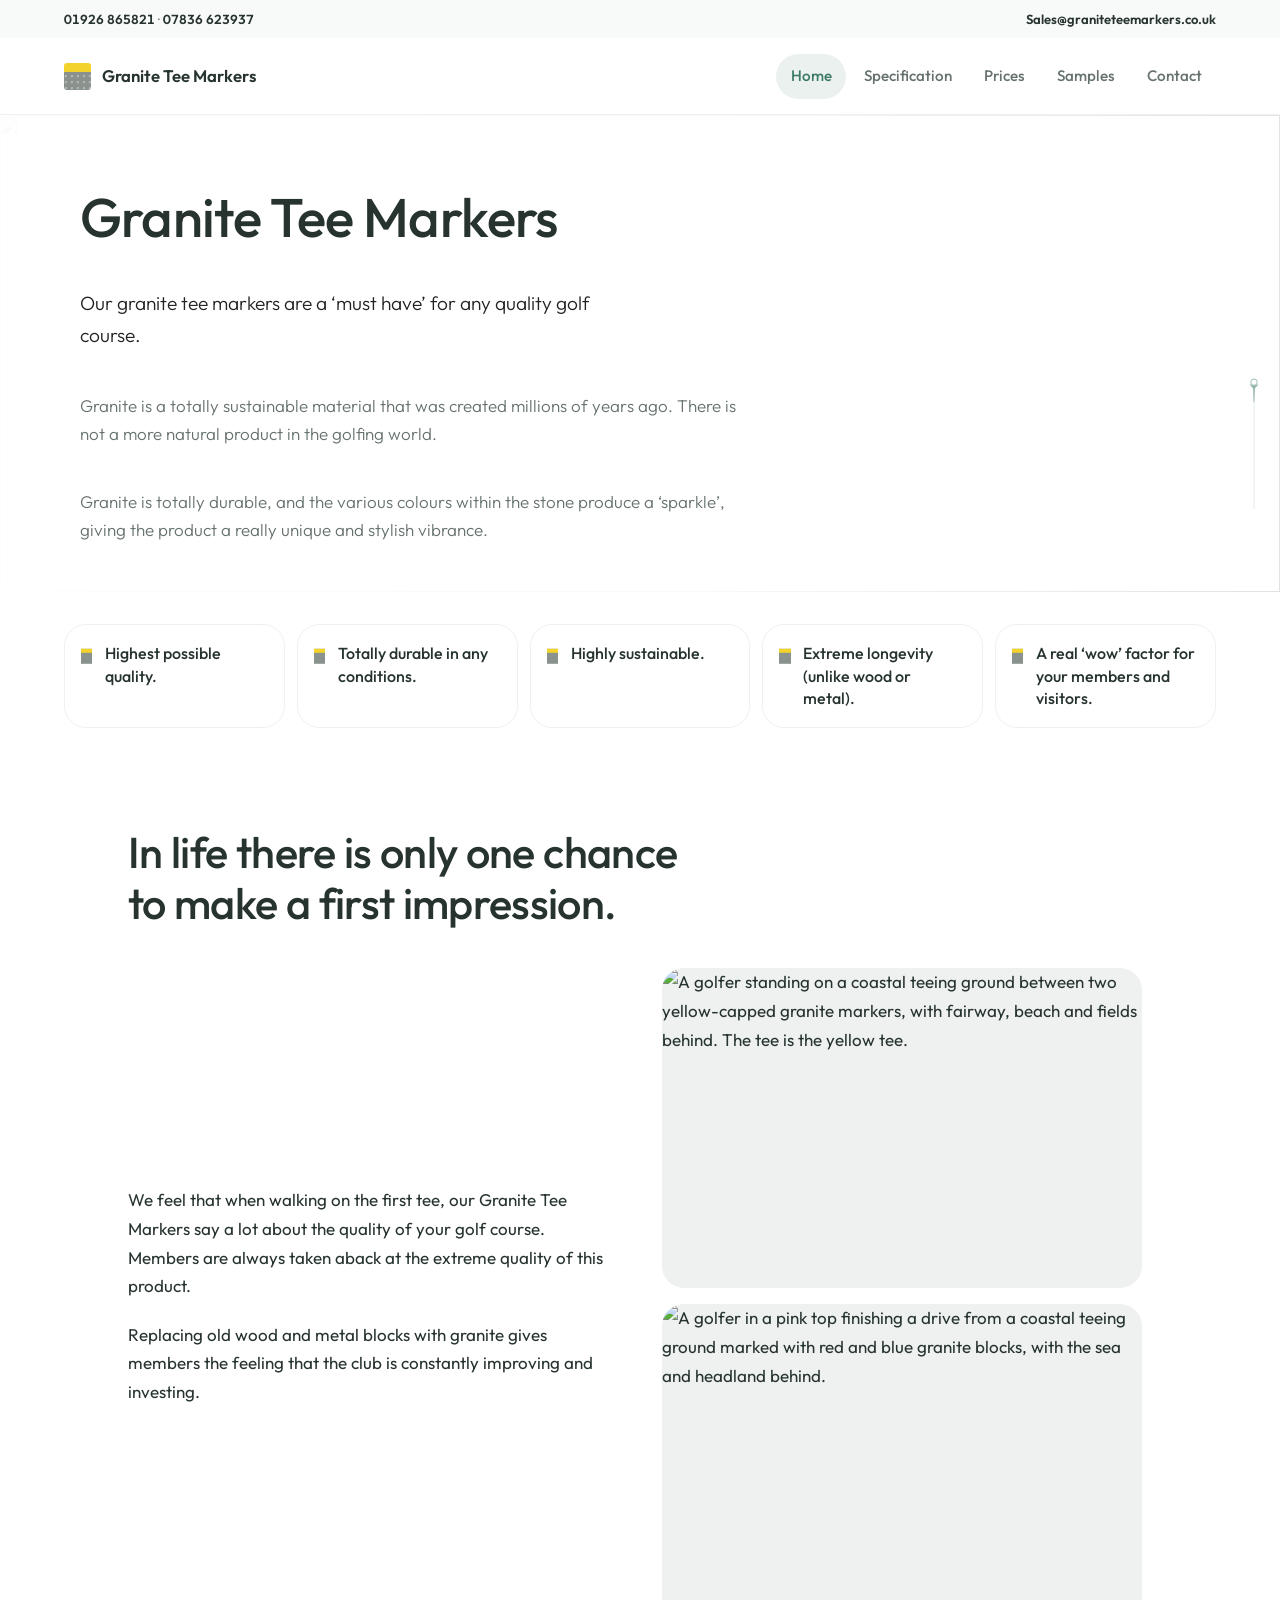
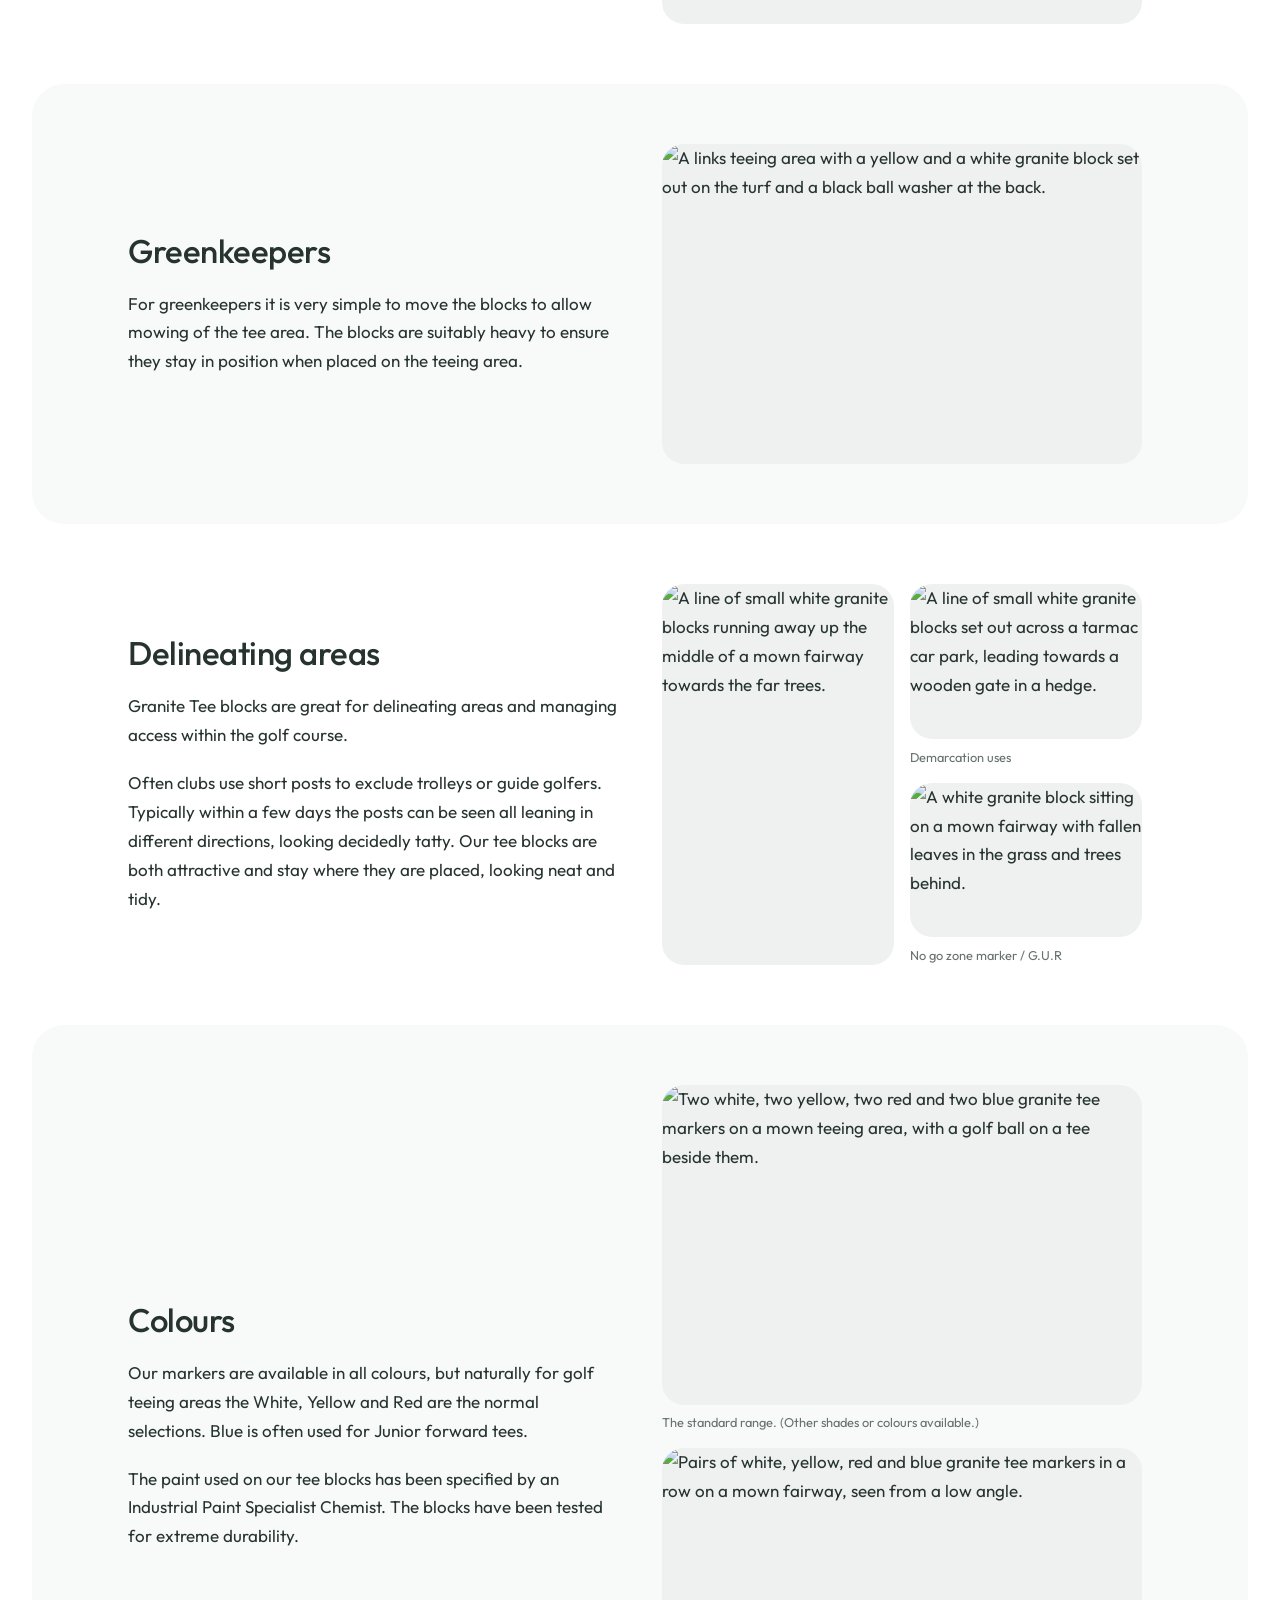
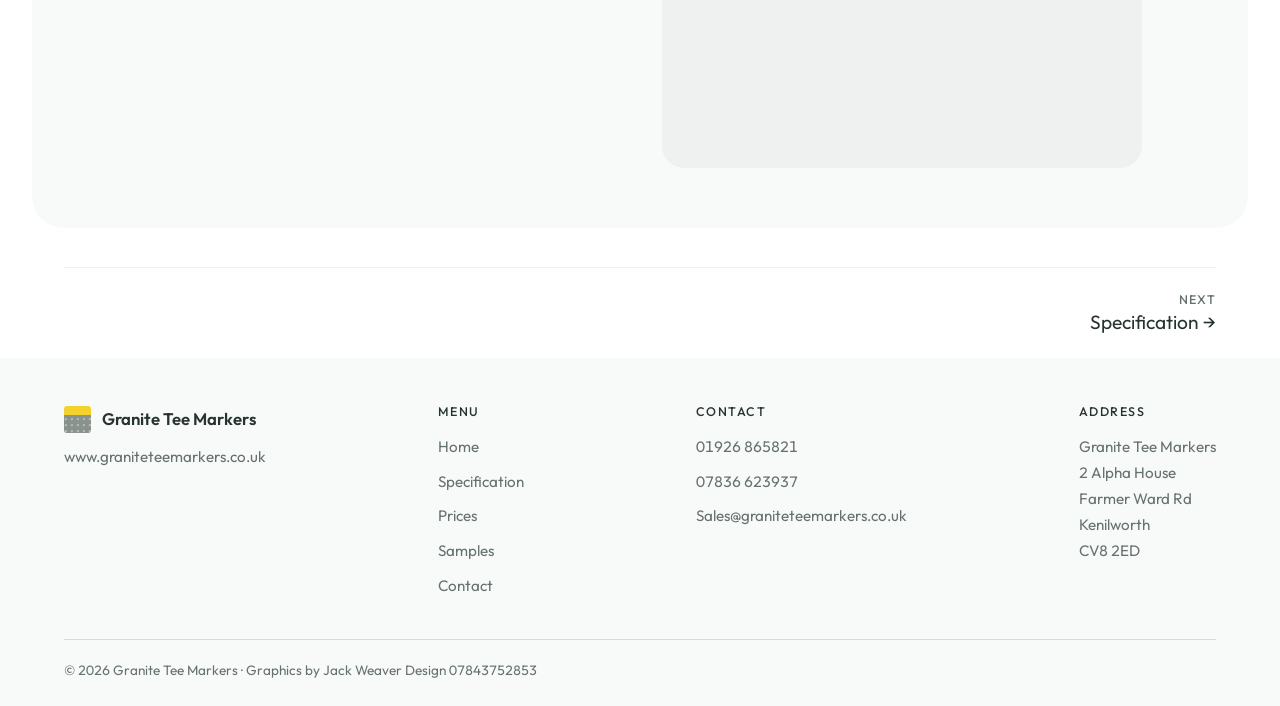
==== commit 986e1e82: "Update" ====
--- a/index.html
+++ b/index.html
@@ -33,24 +33,31 @@
 <h2 id="course-h" class="statement">In life there is only one chance to make a first impression.</h2>
 <div class="split" style="margin-top:2.5rem">
 <div class="prose">
-<p>We feel that when walking on to the first tee, our Granite Tee Markers say a lot about the quality of your golf course. Members are always taken aback at the extreme quality of this product.</p>
+<p>We feel that when walking on the first tee, our Granite Tee Markers say a lot about the quality of your golf course. Members are always taken aback at the extreme quality of this product.</p>
 <p>Replacing old wood and metal blocks with granite gives members the feeling that the club is constantly improving and investing.</p>
 </div>
+<div class="figstack">
 <figure class="fig"><div class="frame"><img src="img/tee-yellow-coast.jpg" width="1200" height="800" loading="lazy" alt="A golfer standing on a coastal teeing ground between two yellow-capped granite markers, with fairway, beach and fields behind. The tee is the yellow tee."></div></figure>
+<figure class="fig"><div class="frame"><img src="img/tee-coast-red-blue.jpg" width="1600" height="1066" loading="lazy" alt="A golfer in a pink top finishing a drive from a coastal teeing ground marked with red and blue granite blocks, with the sea and headland behind."></div></figure>
+</div>
 </div></div></section>
 
-<section class="tint" aria-labelledby="gk-h"><div class="wrap"><div class="prose">
+<section class="tint" aria-labelledby="gk-h"><div class="wrap split">
+<div class="prose">
 <h2 id="gk-h">Greenkeepers</h2>
 <p>For greenkeepers it is very simple to move the blocks to allow mowing of the tee area. The blocks are suitably heavy to ensure they stay in position when placed on the teeing area.</p>
-</div></div></section>
+</div>
+<figure class="fig"><div class="frame"><img src="img/tee-in-use.jpg" width="1600" height="1066" loading="lazy" alt="A links teeing area with a yellow and a white granite block set out on the turf and a black ball washer at the back."></div></figure>
+</div></section>
 
 <section aria-labelledby="del-h"><div class="wrap split">
 <div class="prose">
 <h2 id="del-h">Delineating areas</h2>
 <p>Granite Tee blocks are great for delineating areas and managing access within the golf course.</p>
-<p>Often clubs use short posts to exclude trolleys or guide golfers. Typically within a few days the posts can be seen all leaning in different directions, looking decidedly tatty. Our tee blocks are both attractive and stay where they are put, looking neat and tidy.</p>
+<p>Often clubs use short posts to exclude trolleys or guide golfers. Typically within a few days the posts can be seen all leaning in different directions, looking decidedly tatty. Our tee blocks are both attractive and stay where they are placed, looking neat and tidy.</p>
 </div>
-<div class="figstack">
+<div class="figmosaic">
+<figure class="fig tall"><div class="frame"><img src="img/delineation-fairway.jpg" width="1200" height="1593" loading="lazy" alt="A line of small white granite blocks running away up the middle of a mown fairway towards the far trees."></div></figure>
 <figure class="fig"><div class="frame"><img src="img/demarcation-uses.jpg" width="1200" height="800" loading="lazy" alt="A line of small white granite blocks set out across a tarmac car park, leading towards a wooden gate in a hedge."></div><figcaption>Demarcation uses</figcaption></figure>
 <figure class="fig"><div class="frame"><img src="img/no-go-zone-marker.jpg" width="1200" height="800" loading="lazy" alt="A white granite block sitting on a mown fairway with fallen leaves in the grass and trees behind."></div><figcaption>No go zone marker / G.U.R</figcaption></figure>
 </div>
@@ -60,7 +67,10 @@
 <div class="prose"><h2 id="col-h">Colours</h2>
 <p>Our markers are available in all colours, but naturally for golf teeing areas the White, Yellow and Red are the normal selections. Blue is often used for Junior forward tees.</p>
 <p>The paint used on our tee blocks has been specified by an Industrial Paint Specialist Chemist. The blocks have been tested for extreme durability.</p></div>
+<div class="figstack">
 <figure class="fig"><div class="frame"><img src="img/standard-range.jpg" width="1200" height="800" loading="lazy" alt="Two white, two yellow, two red and two blue granite tee markers on a mown teeing area, with a golf ball on a tee beside them."></div><figcaption>The standard range. (Other shades or colours available.)</figcaption></figure>
+<figure class="fig"><div class="frame"><img src="img/range-low-angle.jpg" width="1600" height="1066" loading="lazy" alt="Pairs of white, yellow, red and blue granite tee markers in a row on a mown fairway, seen from a low angle."></div></figure>
+</div>
 </div></section>
 <nav class="pager wrap" aria-label="Previous and next page"><a class="next" href="specification.html"><span class="k">Next</span><span class="t">Specification →</span></a></nav></main><footer><div class="wrap foot-grid">
 <div class="foot-brand"><a class="brand" href="index.html" aria-label="Granite Tee Markers, home"><span class="cube" aria-hidden="true"></span><b>Granite Tee Markers</b></a>
@@ -70,6 +80,6 @@
 <li><a href="tel:01926865821">01926 865821</a></li><li><a href="tel:07836623937">07836 623937</a></li><li><a href="mailto:Sales@graniteteemarkers.co.uk">Sales@graniteteemarkers.co.uk</a></li></ul></div>
 <div><h2 class="foot-h">Address</h2><p class="foot-addr">Granite Tee Markers<br>2 Alpha House<br>Farmer Ward Rd<br>Kenilworth<br>CV8 2ED</p></div>
 </div>
-<div class="wrap copy">© 2026 Granite Tee Markers</div></footer><script src="site.js"></script>
+<div class="wrap copy">© 2026 Granite Tee Markers · Graphics by Jack Weaver Design 07843752853</div></footer><script src="site.js"></script>
 
 </body></html>
--- a/styles.css
+++ b/styles.css
@@ -523,3 +523,36 @@
 /* RAL Classic / BS 4800 colour chips on the Specification page (sRGB values for the named codes) */
 :root{--ral-9010:#F1ECE1;--ral-1003:#F9A800;--ral-3003:#861A22;--ral-3013:#972E25;--bs-18e53:#2569A1}
 .ral .chip{width:1.7rem;height:1.7rem;border:1px solid rgba(0,0,0,.18)}
+
+/* photo mosaic: one tall photo beside two landscape photos */
+.figmosaic{display:grid;grid-template-columns:minmax(0,1fr) minmax(0,1fr);gap:1rem;justify-self:start;width:100%;max-width:30rem;align-items:start}
+.figmosaic .fig{max-width:none}
+.figmosaic .fig.tall{grid-row:span 2;align-self:stretch;display:flex;flex-direction:column}
+.figmosaic .fig.tall .frame{flex:1;aspect-ratio:auto;position:relative;min-height:16rem}
+.figmosaic .fig.tall .frame img{position:absolute;inset:0;width:100%;height:100%;object-fit:cover}
+
+/* subtle hover motion: navigation links */
+.site-head .nav a{position:relative;transition:background-color .3s,color .3s,transform .3s cubic-bezier(.2,.7,.2,1)}
+.site-head .nav a::after{display:block;content:"";position:absolute;left:.9rem;right:.9rem;bottom:.3rem;height:2px;border-radius:2px;background:var(--accent);transform:scaleX(0);transform-origin:center;transition:transform .4s cubic-bezier(.2,.7,.2,1)}
+.site-head .nav a:hover{transform:translateY(-1px)}
+.site-head .nav a:hover::after{transform:scaleX(1)}
+.site-head .nav a[aria-current=page]::after{display:none}
+@media (max-width:64rem){.site-head .nav a::after{left:.3rem;right:.3rem}}
+
+/* subtle hover motion: buttons */
+.btn{position:relative;overflow:hidden;transition-property:transform,box-shadow,background-color,border-color;transition-duration:.3s;transition-timing-function:cubic-bezier(.2,.7,.2,1)}
+.btn::before{content:"";position:absolute;top:0;bottom:0;left:-60%;width:40%;background:linear-gradient(100deg,transparent,rgba(255,255,255,.28),transparent);transform:skewX(-20deg);transition:left .7s cubic-bezier(.2,.7,.2,1);pointer-events:none}
+.btn:hover{transform:translateY(-2px) scale(1.015)}
+.btn:hover::before{left:130%}
+.btn:active{transform:translateY(0) scale(.98);box-shadow:none;transition-duration:.1s}
+.btn.ghost::before{display:none}
+@media (prefers-reduced-motion:reduce){.btn::before{display:none}.site-head .nav a:hover{transform:none}}
+
+/* golf tee scroll slider: small, fixed to the right edge, wide screens only */
+.teeslide{display:none;position:fixed;right:max(.8rem,env(safe-area-inset-right,0px));top:50%;transform:translateY(-50%);width:1.6rem;height:9rem;z-index:30;cursor:pointer;touch-action:none;opacity:.55;transition:opacity .3s;--p:0}
+@media (min-width:64.01rem){.teeslide{display:block}}
+.teeslide[hidden]{display:none!important}
+.teeslide:hover,.teeslide:focus-visible,.teeslide.drag{opacity:1}
+.teeslide-line{position:absolute;left:50%;top:.8rem;bottom:.8rem;width:1px;background:var(--line-strong);transform:translateX(-50%)}
+.teeslide-thumb{position:absolute;left:50%;top:calc(var(--p) * (100% - 1.65rem));width:.9rem;height:1.65rem;transform:translateX(-50%);color:var(--accent);pointer-events:none}
+.teeslide-thumb svg{display:block;width:100%;height:100%;overflow:visible}
